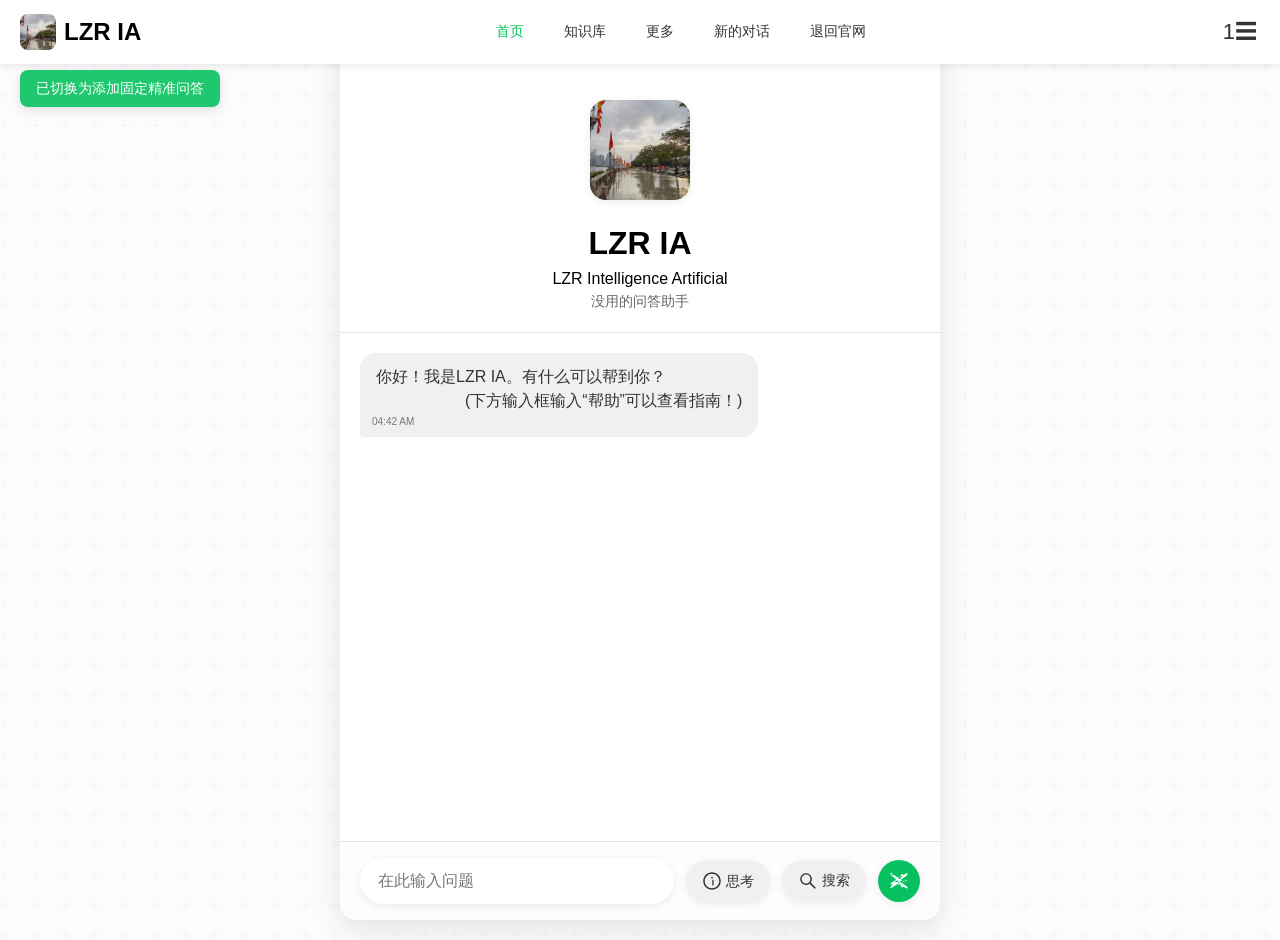
==== AI NEW.html @ baa9e507 "Add files via upload" ====
<!DOCTYPE html>
<html lang="zh-CN">
<head>
    <meta charset="UTF-8">
    <meta name="viewport" content="width=device-width, initial-scale=1.0">
    <title>LZR IA - 没用的问答助手</title>
    <!-- 引入外部CSS样式文件 -->
    <link rel="stylesheet" href="style.css">
</head>
<body>
 <!-- 顶部导航栏 -->
<nav class="navbar">
    <div class="navbar-logo">
        <img src="LZR.jpg" alt="LZR IA Logo">
        <h2><a href="http://127.0.0.1:3000/AI NEW.html?serverWindowId=ec44df0c-318d-4e74-94fd-4a93b69b21f5">LZR IA</a></h2>
    </div>
    
    <!-- PC端菜单（保持不变） -->
    <div class="navbar-menu">
        <button class="active">首页</button>
        <button id="kbBtn">知识库</button>
        <button id="moreBtn">更多</button>
        <button><a href="http://127.0.0.1:3000/AI NEW.html?serverWindowId=ec44df0c-318d-4e74-94fd-4a93b69b21f5" target="_blank" rel="noopener noreferrer">新的对话</a></button>
        <button><a href="官网.html" target="_blank" rel="noopener noreferrer">退回官网</a></button>
    </div>
    
    <!-- 移动端菜单按钮（移到这里，和.navbar-menu同级） -->
    <button class="mobile-menu-btn">☰</button>
</nav>
    <!-- 操作提示框 -->
    <div id="operationTip" class="operation-tip">操作提示</div>

    <!-- 聊天容器 -->
    <div class="chat-container">
        <div class="chat-header">
            <img src="LZR.jpg" alt="LZR">
            <h1>LZR IA</h1>
            LZR Intelligence Artificial 
            <p>没用的问答助手</p>
        </div>
        <div class="chat-messages" id="chatMessages">
            <!-- 欢迎消息 -->
            <div class="message ai-message">
                <span class="typing-effect">你好！我是LZR IA。有什么可以帮到你？
                    (下方输入框输入“帮助”可以查看指南！)</span>
                <span class="message-time"></span>
            </div>
        </div>
        <div class="chat-input-area">
            <div class="input-wrapper">
                <input type="text" id="userInput" placeholder="在此输入问题" autocomplete="off">
            </div>
           <a href="https://www.deepseek.com/" 
   target="_blank" 
   rel="noopener noreferrer"
   class="btn btn-think" 
   id="thinkBtn" 
   title="思考">
    <svg class="icon" viewBox="0 0 1024 1024" fill="currentColor">
        <path d="M512 64C264.6 64 64 264.6 64 512s200.6 448 448 448 448-200.6 448-448S759.4 64 512 64zm0 820c-205.4 0-372-166.6-372-372s166.6-372 372-372 372 166.6 372 372-166.6 372-372 372z"></path>
        <path d="M464 336a48 48 0 1 0 96 0 48 48 0 1 0-96 0zm72 112c-4.4 0-8 3.6-8 8v272c0 4.4 3.6 8 8 8h48c4.4 0 8-3.6 8-8V456c0-4.4-3.6-8-8-8h-48z"></path>
    </svg>
    <span style="margin-left: 4px;">思考</span>
</a>
                <!-- 搜索按钮 -->
                <button class="btn btn-search" id="searchBtn" title="调用DeepSeek API">
                    <svg class="icon" viewBox="0 0 1024 1024" fill="currentColor">
                        <path d="M909.6 854.5L649.9 594.8C690.2 542.7 712 479 712 412c0-80.2-31.3-155.4-87.9-212.1-56.6-56.7-132-87.9-212.1-87.9s-155.5 31.3-212.1 87.9C143.2 256.5 112 331.8 112 412c0 80.1 31.3 155.5 87.9 212.1C256.5 680.8 331.8 712 412 712c67 0 130.6-21.8 182.7-62l259.7 259.6a8.2 8.2 0 0 0 11.6 0l43.6-43.5a8.2 8.2 0 0 0 0-11.6zM570.4 570.4C528 612.7 471.8 636 412 636s-116-23.3-158.4-65.6C205.3 528 182 471.8 182 412s23.3-116.1 65.6-158.4C296 205.3 352.2 182 412 182s116.1 23.3 158.4 65.6C612.7 296 636 352.2 636 412s-23.3 116.1-65.6 158.4z"></path>
                    </svg>
                    <span style="margin-left: 4px;">搜索</span>
                </button>
                <button class="btn btn-icon" id="sendBtn" title="发送">
                    <svg class="icon" viewBox="0 0 1024 1024" fill="currentColor">
                        <path d="M931.4 498.9c-16.1-22.9-48.8-28.6-71.7-12.5L768 567.4 256 208c-16.4-11.8-39.2-11.1-54.9 1.6-15.7 12.7-19.4 34.9-8 51.6l456.5 568.3c12.6 15.7 35.4 19.4 51.6 8 15.7-12.6 19.4-35.4 8-51.6L513.1 512l418.3-300.6c22.9-16.1 28.6-48.8 12.5-71.7-16.1-22.9-48.8-28.6-71.7-12.5L431.9 361.3 135.9 156.1C120.2 146.2 98.1 150 85.6 165.8 73.1 181.5 76.9 203.6 92.6 216.1l300.6 205.2L92.6 626.9c-15.7 12.5-19.5 34.6-8 50.3 11.5 15.7 33.6 19.5 50.3 8l300.6-205.2 205.2 300.6c12.5 15.7 34.6 19.5 50.3 8 15.7-11.5 19.5-33.6 8-50.3L513.1 512l418.3 300.6c22.9 16.1 28.6 48.8 12.5 71.7-16.1 22.9-48.8 28.6-71.7-12.5L431.9 662.7 135.9 867.9c-15.7 12.6-37.8 12.1-52.9-1.2-15.1-13.3-16.6-35.4-3.5-51.1l300.6-364.5L80.5 147.1c-13.1-15.8-11.6-38 3.2-51.1 14.8-13.1 36.9-11.6 51.1 3.2l300.6 364.5 205.2-300.6c12.6-15.7 34.7-19.4 51.1-8 16.4 11.4 19.4 33.5 8 51.1L513.1 512z"></path>
                    </svg>
                </button>
            </div>
        </div>
    </div>

    <!-- 自定义知识库模态框 -->
    <div id="knowledgeBaseModal" class="modal">
        <div class="modal-content">
            <div class="modal-header">
                <h1>Knowledge Base-知识库</h1>
                <button class="modal-close">&times;</button>
            </div>
            <div class="modal-body">
                <div class="kb-switch">
                    <span>当前使用：</span>
                    <button id="officialKbBtn" class="kb-switch-btn active">官方知识库</button>
                    <button id="customKbBtn" class="kb-switch-btn">自定义知识库</button>
                </div>
                <div class="settings-section"></div>
                <div class="custom-kb-list" id="customKbList">
                    <!-- 自定义问答列表动态生成 -->
                </div>
                <div class="settings-section"></div>
                <div class="custom-kb-form">
                    <h4>在自定义知识库中添加新的问答</h4>
                    <div class="kb-type-switch">
                        <span>添加类型：</span>
                        <button id="fixedKbTypeBtn" class="kb-type-switch-btn active">固定精准问答</button>
                        <button id="keywordKbTypeBtn" class="kb-type-switch-btn">关键词模糊问答</button>
                    </div>
                    <input type="text" id="customQuestion" placeholder="输入问题（固定问答填完整问题，关键词问答填关键词）" />
                    <input type="text" id="customAnswer" placeholder="输入回答" />
                    <button id="saveCustomKb" class="btn">保存问答</button>
                </div>
            </div>
        </div>
    </div>

    <!-- 设置模态框 -->
    <div id="settingsModal" class="modal">
        <div class="modal-content">
            <div class="modal-header">
                <h1>MORE-更多</h1>
                <button class="modal-close">&times;</button>
            </div>
            <div class="modal-body">
                <!-- 主题设置 -->
                <div class="settings-section">
                    <h4>显示设置</h4>
                    <div class="settings-option">
                        <span>夜间模式（黑色背景）</span>
                        <label class="settings-toggle">
                            <input type="checkbox" id="darkModeToggle">
                            <span class="slider"></span>
                        </label>
                    </div>
                    <div class="settings-option">
                        <span>聊天内加粗字体</span>
                        <label class="settings-toggle">
                            <input type="checkbox" id="fontBoldToggle">
                            <span class="slider"></span>
                        </label>
                    </div>
                </div>

                <!-- DeepSeek API Key 设置 -->
                <div class="settings-section">
                    <h4>DeepSeek API 设置</h4>
                    <div class="api-settings-group">
                        <span>API Key（仅本地存储，不会泄露）</span>
                        <input type="password" id="deepseekApiKey" placeholder="输入你的DeepSeek API Key（sk-开头）" />
                        <button id="saveApiKeyBtn" class="btn save-api-btn">保存API Key</button>
                        <div class="settings-section"></div>
                        <h4>网页跳转</h4>
                      <a href="https://platform.deepseek.com/usage" target="_blank" rel="noopener noreferrer">DeepSeek API-用量信息</a>
                      <a href="https://cn.bing.com/?mkt=zh-CN" target="_blank" rel="noopener noreferrer">Bing</a>
                      <a href="https://wx.qq.com/" target="_blank" rel="noopener noreferrer">WeChat</a>
                    </div>
                </div>

                <!-- 提示区域 -->
                <div class="reserved-area">
                    <h4>此AI网站仅供娱乐使用</h4>
                    <p>我们将不承担一切后果 其中包括DeepSeek API Key的安全</p>
                </div>
            </div>
        </div>
    </div>

    <!-- 引入外部JS文件（顺序：先知识库，再主逻辑） -->
    <script src="knowledge-base.js"></script>
    <script src="app.js"></script>
</body>
</html>
---- style.css ----
/* 全局样式重置与基础设置 */
* {
    margin: 0;
    padding: 0;
    box-sizing: border-box;
    font-family: -apple-system, BlinkMacSystemFont, "Segoe UI", Roboto, sans-serif;
}

:root {
    /* 主题色 */
    --primary-color: #07c160;
    --primary-light: #e8f8ef;
    --search-color: #1677ff; /* 搜索按钮蓝色 */
    --search-light: #e6f4ff;
    --gray-100: #ececec23;
    --gray-200: #f0f0f0;
    --gray-300: #e5e5e5;
    --gray-800: #333333;
    --white: #ffffff;
    --black: #1a1a1a;
    --dark-bg: #2c2c2c;
    --dark-card: #383838;
    --dark-text: #f5f5f5;
    --shadow-sm: 0 2px 8px rgba(0, 0, 0, 0.08);
    --shadow-md: 0 4px 12px rgba(0, 0, 0, 0.1);
    --radius-sm: 8px;
    --radius-md: 16px;
    --radius-lg: 24px;
    --radius-full: 50%;
    --transition: all 0.2s ease;
    /* 字体粗细变量 */
    --font-weight: 400;
}

/* ========== 新增：操作提示框样式 ========== */
.operation-tip {
    position: fixed;
    top: 70px; /* 导航栏下方 */
    left: 20px;
    background-color: rgba(7, 193, 96, 0.9);
    color: white;
    padding: 8px 16px;
    border-radius: var(--radius-sm);
    box-shadow: var(--shadow-md);
    font-size: 14px;
    z-index: 1000;
    opacity: 0;
    transform: translateX(-20px);
    transition: all 0.3s ease;
    pointer-events: none; /* 不影响点击其他元素 */
    max-width: 300px;
    white-space: nowrap;
    overflow: hidden;
    text-overflow: ellipsis;
}

.operation-tip.show {
    opacity: 1;
    transform: translateX(0);
}

/* 深色模式下的提示框样式适配 */
body.dark-mode .operation-tip {
    background-color: rgba(105, 177, 255, 0.9);
}

/* 移动端提示框适配 */
@media (max-width: 768px) {
    .operation-tip {
        left: 10px;
        font-size: 13px;
        padding: 6px 12px;
        max-width: 200px;
    }
}

/* 深色模式 - 已修复文字不可见问题 */
body.dark-mode {
    background-color: var(--dark-bg);
    color: var(--dark-text);
}

body.dark-mode .navbar {
    background-color: var(--dark-card);
    color: var(--dark-text);
}

body.dark-mode .navbar-logo h1 {
    color: var(--dark-text); /* 修复导航栏标题文字颜色 */
}

body.dark-mode .navbar-menu button {
    color: var(--dark-text);
}

body.dark-mode .mobile-menu-btn {
    color: var(--dark-text); /* 修复移动端菜单按钮文字颜色 */
}

body.dark-mode .chat-container {
    background-color: var(--dark-card);
}

body.dark-mode .chat-header {
    background-color: var(--dark-card);
    border-bottom-color: #444;
}

body.dark-mode .chat-header h2,
body.dark-mode .chat-header p {
    color: var(--dark-text);
}

body.dark-mode .chat-messages {
    background-color: var(--dark-card);
}

body.dark-mode .ai-message {
    background-color: #444;
    color: var(--dark-text);
}

body.dark-mode .ai-message .message-time {
    color: rgba(255, 255, 255, 0.7); /* 修复AI消息时间文字颜色 */
}

body.dark-mode .chat-input-area {
    background-color: #444;
    border-top-color: #555;
}

body.dark-mode #userInput {
    background-color: #555;
    color: var(--dark-text);
}

body.dark-mode .modal-content {
    background-color: var(--dark-card);
    color: var(--dark-text);
}

body.dark-mode .modal-header {
    border-bottom-color: #444;
}

body.dark-mode .modal-header h3,
body.dark-mode .settings-section h4,
body.dark-mode .settings-option span,
body.dark-mode .kb-switch span,
body.dark-mode .custom-kb-item .question,
body.dark-mode .reserved-area h4,
body.dark-mode .kb-type-switch span {
    color: var(--dark-text); /* 修复模态框内标题/选项文字颜色 */
}

body.dark-mode .custom-kb-item {
    border-color: #444;
}

body.dark-mode .custom-kb-item .answer,
body.dark-mode .reserved-area p,
body.dark-mode .custom-kb-item .type-tag {
    color: rgba(255, 255, 255, 0.7); /* 修复模态框内次要文字颜色 */
}

body.dark-mode .custom-kb-form input {
    background-color: #555;
    border-color: #444;
    color: var(--dark-text);
}

/* 新增：API Key输入框样式适配深色模式 */
body.dark-mode #deepseekApiKey {
    background-color: #555;
    border-color: #444;
    color: var(--dark-text);
}

/* 加载动画样式 */
.loading {
    display: inline-block;
    width: 20px;
    height: 20px;
    border: 3px solid rgba(255,255,255,.3);
    border-radius: 50%;
    border-top-color: white;
    animation: spin 1s ease-in-out infinite;
}

@keyframes spin {
    to { transform: rotate(360deg); }
}

/* 百度链接样式（保留，兼容深色模式） */
.dark-mode .baidu-link {
    color: #69b1ff;
}

/* 字体粗细 */
body.font-bold .message,
body.font-bold #userInput,
body.font-bold .navbar-menu button {
    font-weight: 600;
}

body {
    background-color: var(--gray-100);
    min-height: 100vh;
    line-height: 1.5;
    font-weight: var(--font-weight);
}

/* 顶部导航栏 - 适配移动端 */
.navbar {
    background-color: var(--white);
    padding: 12px 20px;
    box-shadow: var(--shadow-sm);
    display: flex;
    justify-content: space-between;
    align-items: center;
    position: fixed;
    top: 0;
    left: 0;
    right: 0;
    z-index: 100;
}

.navbar-logo {
    display: flex;
    align-items: center;
    gap: 8px;
}

.navbar-logo img {
    width: 36px;
    height: 36px;
    border-radius: var(--radius-sm);
    object-fit: cover;
}

.navbar-logo h1 {
    font-size: 18px;
    color: var(--gray-800);
    font-weight: 600;
}

.navbar-menu {
    display: flex;
    gap: 16px;
}

.navbar-menu button {
    background: transparent;
    border: none;
    color: var(--gray-800);
    font-size: 14px;
    cursor: pointer;
    padding: 6px 12px;
    border-radius: var(--radius-sm);
    transition: var(--transition);
}

.navbar-menu button:hover {
    background-color: var(--primary-light);
    color: var(--primary-color);
}

.navbar-menu .active {
    color: var(--primary-color);
    font-weight: 500;
}

/* 移动端菜单按钮 - 修复显示问题 */
.mobile-menu-btn {
    display: none;
    background: transparent;
    border: none;
    cursor: pointer;
    font-size: 22px; /* 放大一点，更显眼 */
    color: var(--gray-800);
    width: 40px; /* 固定宽度，确保点击区域 */
    height: 40px; /* 固定高度 */
    display: flex; /* 居中对齐内容 */
    align-items: center;
    justify-content: center;
}
/* 移动端媒体查询 */
@media (max-width: 768px) {
    .navbar-menu {
        display: none; /* 移动端隐藏PC端菜单 */
    }
    .mobile-menu-btn {
        display: flex; /* 移动端显示菜单按钮 */
    }
}
/* 补充：如果用伪元素更规范，可添加这段 */
.mobile-menu-btn::before {
    content: "1"; /* 三条横杠的通用字符，所有设备都支持 */
}

/* 聊天容器 - 适配导航栏 */
.chat-container {
    width: 100%;
    max-width: 100%;
    height: 100vh;
    background-color: var(--white);
    display: flex;
    flex-direction: column;
     padding-top: 60px; /* 给导航栏留空间 */
}

/* 聊天头部 */
.chat-header {
    padding: 20px;
    text-align: center;
    background-color: var(--white);
    border-bottom: 1px solid var(--gray-300);
}

.chat-header img {
    width: 100px;
    height: 100px;
    border-radius: var(--radius-md);
    margin-bottom: 12px;
    object-fit: cover;
    box-shadow: var(--shadow-sm);
}

.chat-header h2 {
    font-size: 22px;
    color: var(--gray-800);
    font-weight: 500;
    margin-bottom: 4px;
}

.chat-header p {
    font-size: 14px;
    color: #666;
}

/* 聊天消息区域 */
.chat-messages {
    flex: 1;
    padding: 20px;
    overflow-y: auto;
    background-color: var(--white);
    display: flex;
    flex-direction: column;
    gap: 16px;
}

.message {
    max-width: 80%;
    padding: 12px 16px 24px 16px; /* 增加底部padding，避免时间重叠 */
    border-radius: var(--radius-md);
    font-size: 16px;
    line-height: 1.5;
    word-wrap: break-word;
    position: relative;
}

.user-message {
    align-self: flex-end;
    background-color: var(--primary-color);
    color: var(--white);
    border-bottom-right-radius: 4px;
}

.ai-message {
    align-self: flex-start;
    background-color: var(--gray-200);
    color: var(--gray-800);
    border-bottom-left-radius: 4px;
}

.message-time {
    position: absolute;
    font-size: 10px;
    color: rgba(255, 255, 255, 0.7);
    bottom: 8px; /* 调整时间位置，避免重叠 */
    right: 12px;
}

.ai-message .message-time {
    color: rgba(0, 0, 0, 0.5);
    left: 12px;
    right: auto;
}

/* 新增：DeepSeek API提示样式 */
.deepseek-tag {
    position: absolute;
    font-size: 9px;
    color: #1677ff;
    bottom: 8px;
    left: 40px;
    background-color: rgba(22, 119, 255, 0.1);
    padding: 1px 4px;
    border-radius: 2px;
}

body.dark-mode .deepseek-tag {
    color: #69b1ff;
    background-color: rgba(105, 177, 255, 0.2);
}

/* 打字机效果优化 */
.typing-effect {
    display: block; /* 改为块级元素，允许换行 */
    white-space: pre-wrap; /* 允许文字换行 */
    overflow: visible; /* 取消溢出隐藏 */
}

/* 输入区域 */
.chat-input-area {
    padding: 16px 20px;
    background-color: var(--gray-100);
    border-top: 1px solid var(--gray-300);
    display: flex;
    align-items: center;
    gap: 12px;
}

.input-wrapper {
    flex: 1;
    position: relative;
}

#userInput {
    width: 100%;
    padding: 14px 18px;
    border: none;
    border-radius: var(--radius-lg);
    background-color: var(--white);
    font-size: 16px;
    outline: none;
    box-shadow: var(--shadow-sm);
    transition: var(--transition);
}

#userInput:focus {
    box-shadow: 0 0 0 2px rgba(7, 193, 96, 0.2);
}

.action-buttons {
    display: flex;
    align-items: center;
    gap: 10px;
}

.btn {
    padding: 10px 16px;
    border-radius: var(--radius-lg);
    border: none;
    background-color: var(--primary-color);
    color: var(--white);
    display: flex;
    justify-content: center;
    align-items: center;
    cursor: pointer;
    transition: var(--transition);
    box-shadow: var(--shadow-sm);
    font-size: 14px;
}

.btn:hover {
    background-color: #06b058;
    transform: scale(1.03);
}

.btn:active {
    transform: scale(0.98);
}

.btn-think {
    background-color: var(--gray-200);
    color: var(--gray-800);
}

.btn-think:hover {
    background-color: var(--gray-300);
}

/* 搜索按钮样式 */
.btn-search {
    background-color: var(--gray-200);
    color: var(--gray-800);
}

.btn-search.active {
    background-color: var(--search-color);
    color: white;
}

.btn-search:hover {
    background-color: var(--gray-300);
}

.btn-search.active:hover {
    background-color: #0e66d0;
}

.btn-icon {
    width: 42px;
    height: 42px;
    border-radius: var(--radius-full);
    padding: 0;
}

.icon {
    width: 20px;
    height: 20px;
    fill: currentColor;
}

/* 模态框样式 - 自定义知识库（已添加淡入淡出动画） */
.modal {
    display: flex;
    position: fixed;
    top: 0;
    left: 0;
    width: 100%;
    height: 100%;
    background-color: rgba(0, 0, 0, 0.5);
    z-index: 1000;
    justify-content: center;
    align-items: center;
    /* 动画核心属性 */
    opacity: 0;
    visibility: hidden;
    transition: all 0.3s ease;
    pointer-events: none;
}

/* 模态框显示状态（触发淡入动画） */
.modal.show {
    opacity: 1;
    visibility: visible;
    pointer-events: auto;
}

.modal-content {
    background-color: var(--white);
    border-radius: var(--radius-md);
    width: 90%;
    max-width: 500px;
    max-height: 80vh;
    overflow-y: auto;
    box-shadow: var(--shadow-md);
    /* 内容区缩放动画 */
    transform: scale(0.95);
    transition: transform 0.3s ease;
}

/* 模态框显示时内容区动画 */
.modal.show .modal-content {
    transform: scale(1);
}

.modal-header {
    padding: 16px 20px;
    border-bottom: 1px solid var(--gray-300);
    display: flex;
    justify-content: space-between;
    align-items: center;
}

.modal-header h3 {
    font-size: 18px;
    color: var(--gray-800);
}

.modal-close {
    background: transparent;
    border: none;
    font-size: 24px;
    cursor: pointer;
    color: var(--gray-800);
}

.modal-body {
    padding: 20px;
}

.kb-switch {
    display: flex;
    align-items: center;
    gap: 12px;
    margin-bottom: 20px;
}

.kb-switch-btn {
    padding: 8px 16px;
    border: 1px solid var(--gray-300);
    background-color: var(--white);
    border-radius: var(--radius-sm);
    cursor: pointer;
    transition: var(--transition);
}

.kb-switch-btn.active {
    background-color: var(--primary-color);
    color: var(--white);
    border-color: var(--primary-color);
}

/* 新增：自定义问答类型切换样式 */
.kb-type-switch {
    display: flex;
    align-items: center;
    gap: 12px;
    margin: 15px 0;
    padding: 10px;
    background-color: var(--primary-light);
    border-radius: var(--radius-sm);
}

.kb-type-switch-btn {
    padding: 6px 12px;
    border: 1px solid var(--gray-300);
    background-color: var(--white);
    border-radius: var(--radius-sm);
    cursor: pointer;
    transition: var(--transition);
    font-size: 13px;
}

.kb-type-switch-btn.active {
    background-color: var(--primary-color);
    color: var(--white);
    border-color: var(--primary-color);
}

.custom-kb-list {
    margin-bottom: 20px;
    max-height: 300px;
    overflow-y: auto;
}

.custom-kb-item {
    padding: 12px;
    border: 1px solid var(--gray-300);
    border-radius: var(--radius-sm);
    margin-bottom: 12px;
    display: flex;
    justify-content: space-between;
    align-items: flex-start;
    gap: 10px;
}

.custom-kb-item .content {
    flex: 1;
}

.custom-kb-item .question {
    font-weight: 500;
    color: var(--gray-800);
    margin-bottom: 4px;
}

.custom-kb-item .answer {
    color: #666;
    font-size: 14px;
    margin-bottom: 4px;
}

/* 新增：问答类型标签样式 */
.custom-kb-item .type-tag {
    font-size: 11px;
    color: #666;
    padding: 2px 6px;
    border-radius: 4px;
    background-color: var(--gray-200);
    display: inline-block;
}

.custom-kb-item .type-tag.fixed {
    background-color: #e8f8ef;
    color: #07c160;
}

.custom-kb-item .type-tag.keyword {
    background-color: #e6f4ff;
    color: #1677ff;
}

.custom-kb-item .delete-btn {
    background-color: #ff4d4f;
    color: white;
    border: none;
    padding: 4px 8px;
    border-radius: 4px;
    cursor: pointer;
    font-size: 12px;
    align-self: center;
}

.custom-kb-form {
    display: flex;
    flex-direction: column;
    gap: 12px;
}

.custom-kb-form input {
    padding: 12px;
    border: 1px solid var(--gray-300);
    border-radius: var(--radius-sm);
    font-size: 14px;
}

/* 设置模态框样式 */
.settings-section {
    margin-bottom: 20px;
    padding-bottom: 20px;
    border-bottom: 1px solid var(--gray-300);
}

.settings-section h4 {
    margin-bottom: 12px;
    font-size: 16px;
    color: var(--gray-800);
}

.settings-option {
    display: flex;
    align-items: center;
    gap: 12px;
    margin-bottom: 10px;
}

/* 新增：API Key设置项样式 */
.api-settings-group {
    display: flex;
    flex-direction: column;
    gap: 8px;
    margin-top: 8px;
}

#deepseekApiKey {
    width: 100%;
    padding: 10px 12px;
    border: 1px solid var(--gray-300);
    border-radius: var(--radius-sm);
    font-size: 14px;
    outline: none;
}

#deepseekApiKey:focus {
    border-color: var(--search-color);
}

.save-api-btn {
    align-self: flex-start;
    padding: 8px 16px;
    font-size: 14px;
    border-radius: var(--radius-sm);
}

.settings-toggle {
    position: relative;
    display: inline-block;
    width: 40px;
    height: 20px;
}

.settings-toggle input {
    opacity: 0;
    width: 0;
    height: 0;
}

.slider {
    position: absolute;
    cursor: pointer;
    top: 0;
    left: 0;
    right: 0;
    bottom: 0;
    background-color: #ccc;
    transition: .4s;
    border-radius: 20px;
}

.slider:before {
    position: absolute;
    content: "";
    height: 16px;
    width: 16px;
    left: 2px;
    bottom: 2px;
    background-color: white;
    transition: .4s;
    border-radius: 50%;
}

input:checked + .slider {
    background-color: var(--primary-color);
}

input:checked + .slider:before {
    transform: translateX(20px);
}

/* 预留提示区域 */
.reserved-area {
    padding: 16px;
    background-color: var(--primary-light);
    border-radius: var(--radius-sm);
    margin-top: 20px;
}

.reserved-area p {
    font-size: 14px;
    color: var(--gray-800);
}

/* 响应式适配 - 移动端 */
@media (max-width: 768px) {
    .navbar-menu {
        display: none;
    }

    .mobile-menu-btn {
        display: block;
    }

    .chat-header img {
        width: 80px;
        height: 80px;
    }

    .message {
        max-width: 85%;
        font-size: 15px;
    }

    .chat-input-area {
        padding: 12px 16px;
    }

    #userInput {
        padding: 12px 16px;
        font-size: 15px;
    }

    .btn-icon {
        width: 38px;
        height: 38px;
    }

    .modal-content {
        width: 95%;
        max-height: 90vh;
    }

    /* 移动端按钮文字隐藏，只显示图标 */
    .btn-think span,
    .btn-search span {
        display: none;
    }

    .action-buttons {
        gap: 8px;
    }
}

@media (min-width: 769px) {
    .chat-container {
        max-width: 600px;
        margin: 0 auto;
        box-shadow: var(--shadow-md);
        border-radius: var(--radius-md);
        overflow: hidden;
    }

    body {
        display: flex;
        justify-content: center;
        align-items: center;
        padding: 20px;
    }
}

/* 重置所有a标签的默认样式 */
a {
    /* 去除下划线 */
    text-decoration: none;
    /* 继承父元素的文字颜色（不再是默认蓝色） */
    color: inherit;
    /* 去除点击后的高亮框（移动端/聚焦时） */
    outline: none;
}

/* 可选：保留hover状态的轻微反馈（和按钮hover样式一致） */
a:hover {
    color: var(--primary-color); /* 继承你页面的主题色 */
    /* 如果不想有颜色变化，直接注释掉这行即可 */
}

/* 去除a标签点击后的默认颜色*/
a:visited {
    color: inherit;
}

.chat-container {
    box-shadow: 0 10px 30px rgba(0, 0, 0, 0.1);
    border-radius: 16px;
    overflow: hidden;
}

body {
    background-image: url("data:image/svg+xml,%3Csvg width='60' height='60' viewBox='0 0 60 60' xmlns='http://www.w3.org/2000/svg'%3E%3Cg fill='none' fill-rule='evenodd'%3E%3Cg fill='%239C92AC' fill-opacity='0.05'%3E%3Cpath d='M36 34v-4h-2v4h-4v2h4v4h2v-4h4v-2h-4zm0-30V0h-2v4h-4v2h4v4h2V6h4V4h-4zM6 34v-4H4v4H0v2h4v4h2v-4h4v-2H6zM6 4V0H4v4H0v2h4v4h2V6h4V4H6z'/%3E%3C/g%3E%3C/g%3E%3C/svg%3E");
}

::-webkit-scrollbar-thumb {
    background-color: #07c160;
    border-radius: 4px;
}
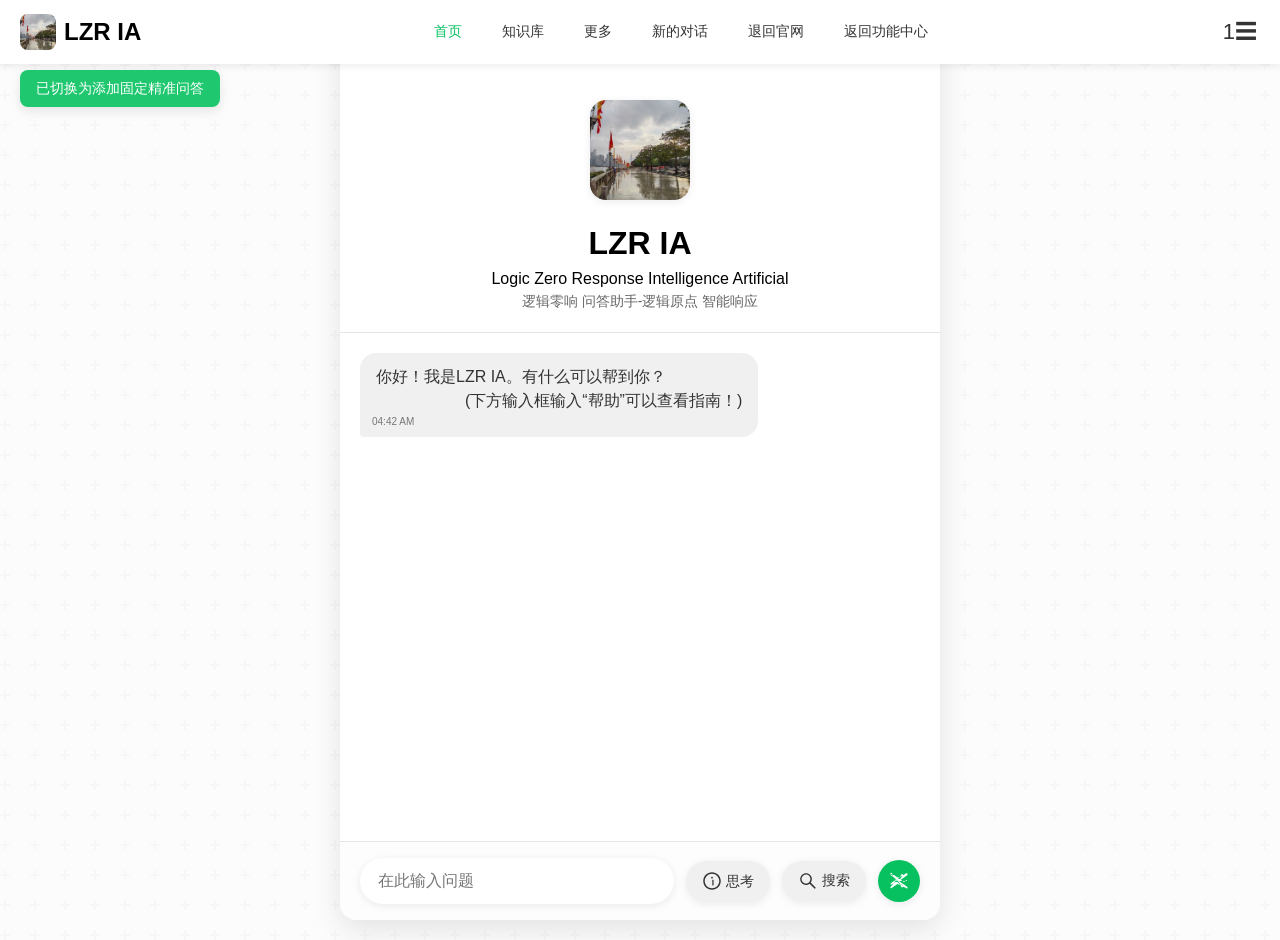
==== commit 6e8583ca: "版本3" ====
--- a/AI NEW.html
+++ b/AI NEW.html
@@ -8,11 +8,14 @@
     <link rel="stylesheet" href="style.css">
 </head>
 <body>
+
+
+
  <!-- 顶部导航栏 -->
 <nav class="navbar">
     <div class="navbar-logo">
         <img src="LZR.jpg" alt="LZR IA Logo">
-        <h2><a href="http://127.0.0.1:3000/AI NEW.html?serverWindowId=ec44df0c-318d-4e74-94fd-4a93b69b21f5">LZR IA</a></h2>
+        <h2><a href="AI NEW.html">LZR IA</a></h2>
     </div>
     
     <!-- PC端菜单（保持不变） -->
@@ -20,8 +23,9 @@
         <button class="active">首页</button>
         <button id="kbBtn">知识库</button>
         <button id="moreBtn">更多</button>
-        <button><a href="http://127.0.0.1:3000/AI NEW.html?serverWindowId=ec44df0c-318d-4e74-94fd-4a93b69b21f5" target="_blank" rel="noopener noreferrer">新的对话</a></button>
-        <button><a href="官网.html" target="_blank" rel="noopener noreferrer">退回官网</a></button>
+        <button><a href="AI NEW.html" target="_blank" rel="noopener noreferrer">新的对话</a></button>
+        <button><a href="home.html" target="_blank" rel="noopener noreferrer">退回官网</a></button>
+        <button><a href="Function.html" target="_blank" rel="noopener noreferrer">返回功能中心</a></button>
     </div>
     
     <!-- 移动端菜单按钮（移到这里，和.navbar-menu同级） -->
@@ -35,8 +39,9 @@
         <div class="chat-header">
             <img src="LZR.jpg" alt="LZR">
             <h1>LZR IA</h1>
-            LZR Intelligence Artificial 
-            <p>没用的问答助手</p>
+            Logic Zero Response Intelligence Artificial 
+            <p>逻辑零响 问答助手-逻辑原点 智能响应</p>
+            
         </div>
         <div class="chat-messages" id="chatMessages">
             <!-- 欢迎消息 -->
@@ -50,7 +55,7 @@
             <div class="input-wrapper">
                 <input type="text" id="userInput" placeholder="在此输入问题" autocomplete="off">
             </div>
-           <a href="https://www.deepseek.com/" 
+           <a href="https://chat.deepseek.com/sign_in" 
    target="_blank" 
    rel="noopener noreferrer"
    class="btn btn-think" 
@@ -88,7 +93,7 @@
             <div class="modal-body">
                 <div class="kb-switch">
                     <span>当前使用：</span>
-                    <button id="officialKbBtn" class="kb-switch-btn active">官方知识库</button>
+                    <button id="officialKbBtn" class="kb-switch-btn active">Logic知识库</button>
                     <button id="customKbBtn" class="kb-switch-btn">自定义知识库</button>
                 </div>
                 <div class="settings-section"></div>
@@ -157,6 +162,8 @@
                 <div class="reserved-area">
                     <h4>此AI网站仅供娱乐使用</h4>
                     <p>我们将不承担一切后果 其中包括DeepSeek API Key的安全</p>
+                    <p>Logic Zero Response Intelligence Artificial:逻辑零响应智能问答助手</p>
+                    <p>LZR IA-Logic Zero Response Intelligence Artificial-v2.0 Plus-版本</p>
                 </div>
             </div>
         </div>
@@ -165,5 +172,11 @@
     <!-- 引入外部JS文件（顺序：先知识库，再主逻辑） -->
     <script src="knowledge-base.js"></script>
     <script src="app.js"></script>
+
+
+
+
 </body>
+
+
 </html>
--- a/style.css
+++ b/style.css
@@ -916,3 +916,9 @@
     background-color: #07c160;
     border-radius: 4px;
 }
+
+
+
+
+
+
